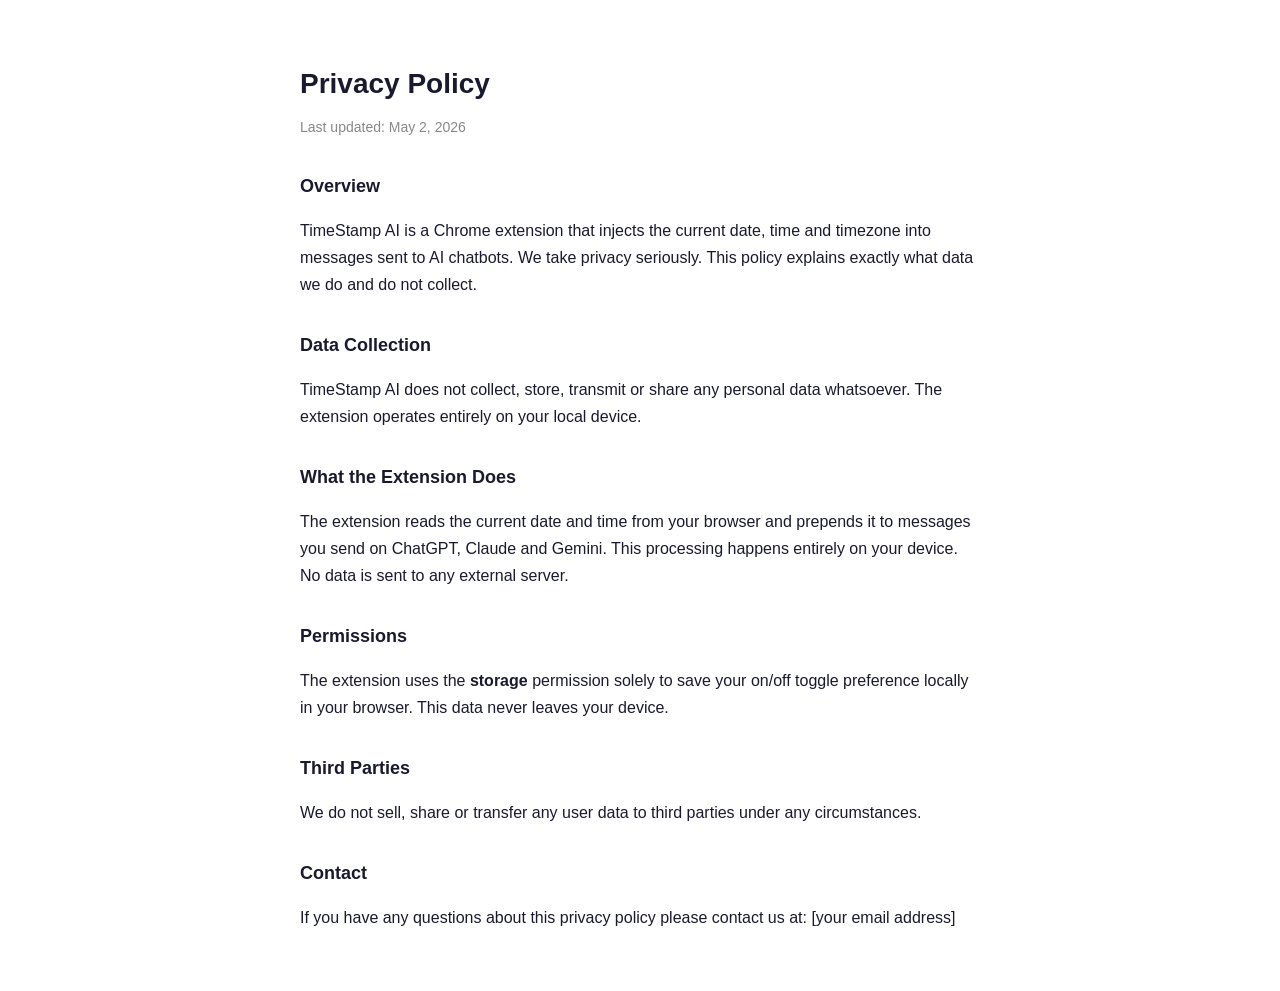
==== index.html @ a883f465 "Create index.html" ====
<!DOCTYPE html>
<html lang="en">
<head>
  <meta charset="UTF-8" />
  <meta name="viewport" content="width=device-width, initial-scale=1.0" />
  <title>TimeStamp AI — Privacy Policy</title>
  <style>
    body {
      font-family: -apple-system, BlinkMacSystemFont, sans-serif;
      max-width: 680px;
      margin: 60px auto;
      padding: 0 24px;
      color: #1a1a2e;
      line-height: 1.7;
    }
    h1 { font-size: 28px; margin-bottom: 8px; }
    h2 { font-size: 18px; margin-top: 32px; }
    p { margin: 8px 0; }
    .updated { color: #888; font-size: 14px; }
  </style>
</head>
<body>
  <h1>Privacy Policy</h1>
  <p class="updated">Last updated: May 2, 2026</p>

  <h2>Overview</h2>
  <p>TimeStamp AI is a Chrome extension that injects the current date, time and timezone into messages sent to AI chatbots. We take privacy seriously. This policy explains exactly what data we do and do not collect.</p>

  <h2>Data Collection</h2>
  <p>TimeStamp AI does not collect, store, transmit or share any personal data whatsoever. The extension operates entirely on your local device.</p>

  <h2>What the Extension Does</h2>
  <p>The extension reads the current date and time from your browser and prepends it to messages you send on ChatGPT, Claude and Gemini. This processing happens entirely on your device. No data is sent to any external server.</p>

  <h2>Permissions</h2>
  <p>The extension uses the <strong>storage</strong> permission solely to save your on/off toggle preference locally in your browser. This data never leaves your device.</p>

  <h2>Third Parties</h2>
  <p>We do not sell, share or transfer any user data to third parties under any circumstances.</p>

  <h2>Contact</h2>
  <p>If you have any questions about this privacy policy please contact us at: [your email address]</p>
</body>
</html>
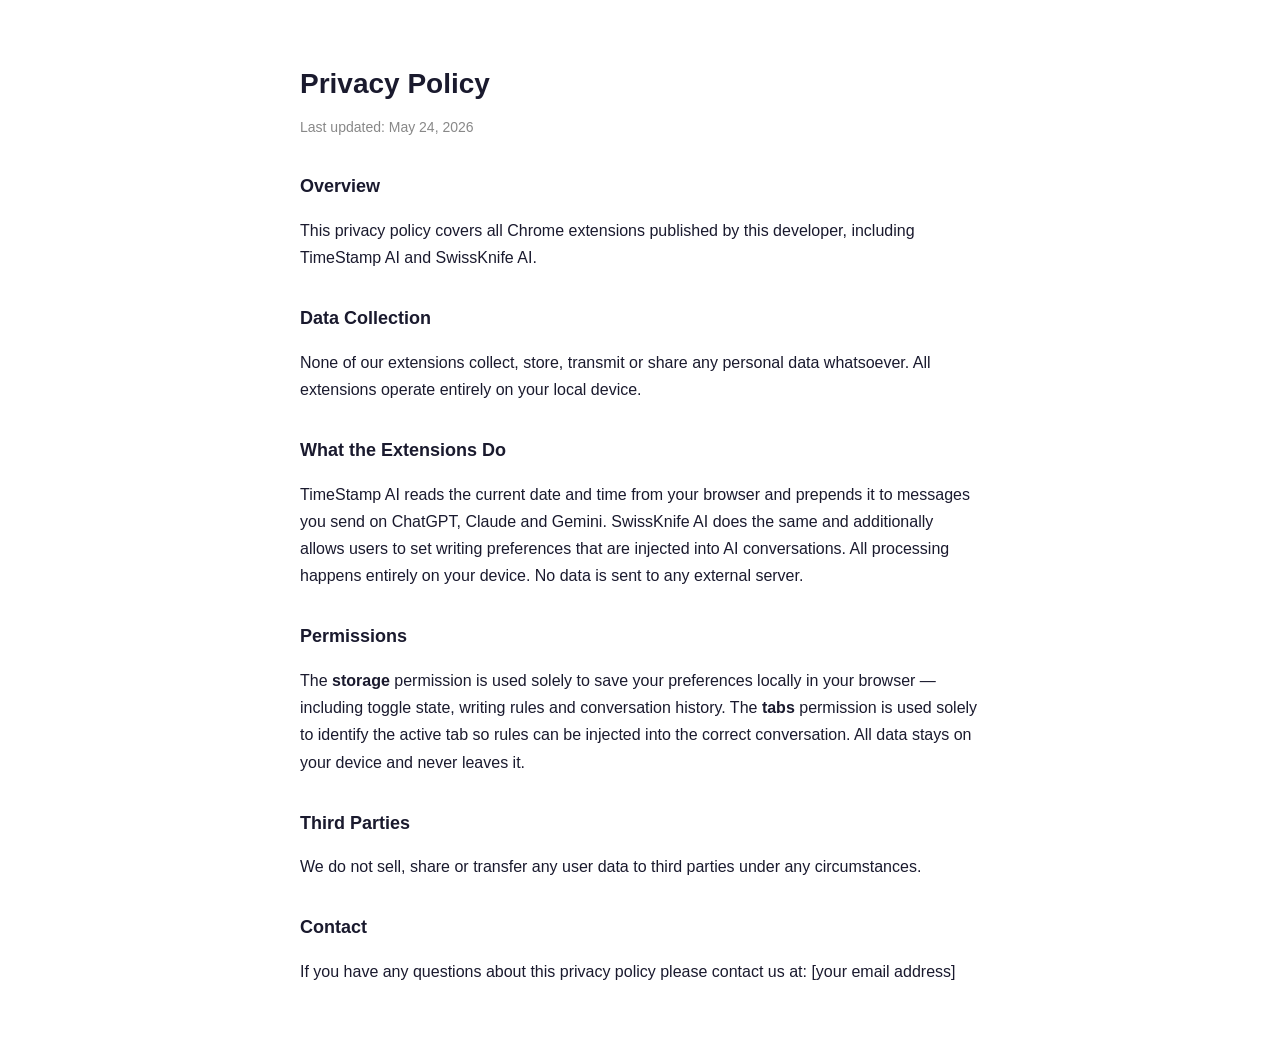
==== commit 04be48ce: "Update index.html" ====
--- a/index.html
+++ b/index.html
@@ -3,7 +3,7 @@
 <head>
   <meta charset="UTF-8" />
   <meta name="viewport" content="width=device-width, initial-scale=1.0" />
-  <title>TimeStamp AI — Privacy Policy</title>
+  <title>Privacy Policy — TimeStamp AI & SwissKnife AI</title>
   <style>
     body {
       font-family: -apple-system, BlinkMacSystemFont, sans-serif;
@@ -21,19 +21,19 @@
 </head>
 <body>
   <h1>Privacy Policy</h1>
-  <p class="updated">Last updated: May 2, 2026</p>
+  <p class="updated">Last updated: May 24, 2026</p>
 
   <h2>Overview</h2>
-  <p>TimeStamp AI is a Chrome extension that injects the current date, time and timezone into messages sent to AI chatbots. We take privacy seriously. This policy explains exactly what data we do and do not collect.</p>
+  <p>This privacy policy covers all Chrome extensions published by this developer, including TimeStamp AI and SwissKnife AI.</p>
 
   <h2>Data Collection</h2>
-  <p>TimeStamp AI does not collect, store, transmit or share any personal data whatsoever. The extension operates entirely on your local device.</p>
+  <p>None of our extensions collect, store, transmit or share any personal data whatsoever. All extensions operate entirely on your local device.</p>
 
-  <h2>What the Extension Does</h2>
-  <p>The extension reads the current date and time from your browser and prepends it to messages you send on ChatGPT, Claude and Gemini. This processing happens entirely on your device. No data is sent to any external server.</p>
+  <h2>What the Extensions Do</h2>
+  <p>TimeStamp AI reads the current date and time from your browser and prepends it to messages you send on ChatGPT, Claude and Gemini. SwissKnife AI does the same and additionally allows users to set writing preferences that are injected into AI conversations. All processing happens entirely on your device. No data is sent to any external server.</p>
 
   <h2>Permissions</h2>
-  <p>The extension uses the <strong>storage</strong> permission solely to save your on/off toggle preference locally in your browser. This data never leaves your device.</p>
+  <p>The <strong>storage</strong> permission is used solely to save your preferences locally in your browser — including toggle state, writing rules and conversation history. The <strong>tabs</strong> permission is used solely to identify the active tab so rules can be injected into the correct conversation. All data stays on your device and never leaves it.</p>
 
   <h2>Third Parties</h2>
   <p>We do not sell, share or transfer any user data to third parties under any circumstances.</p>
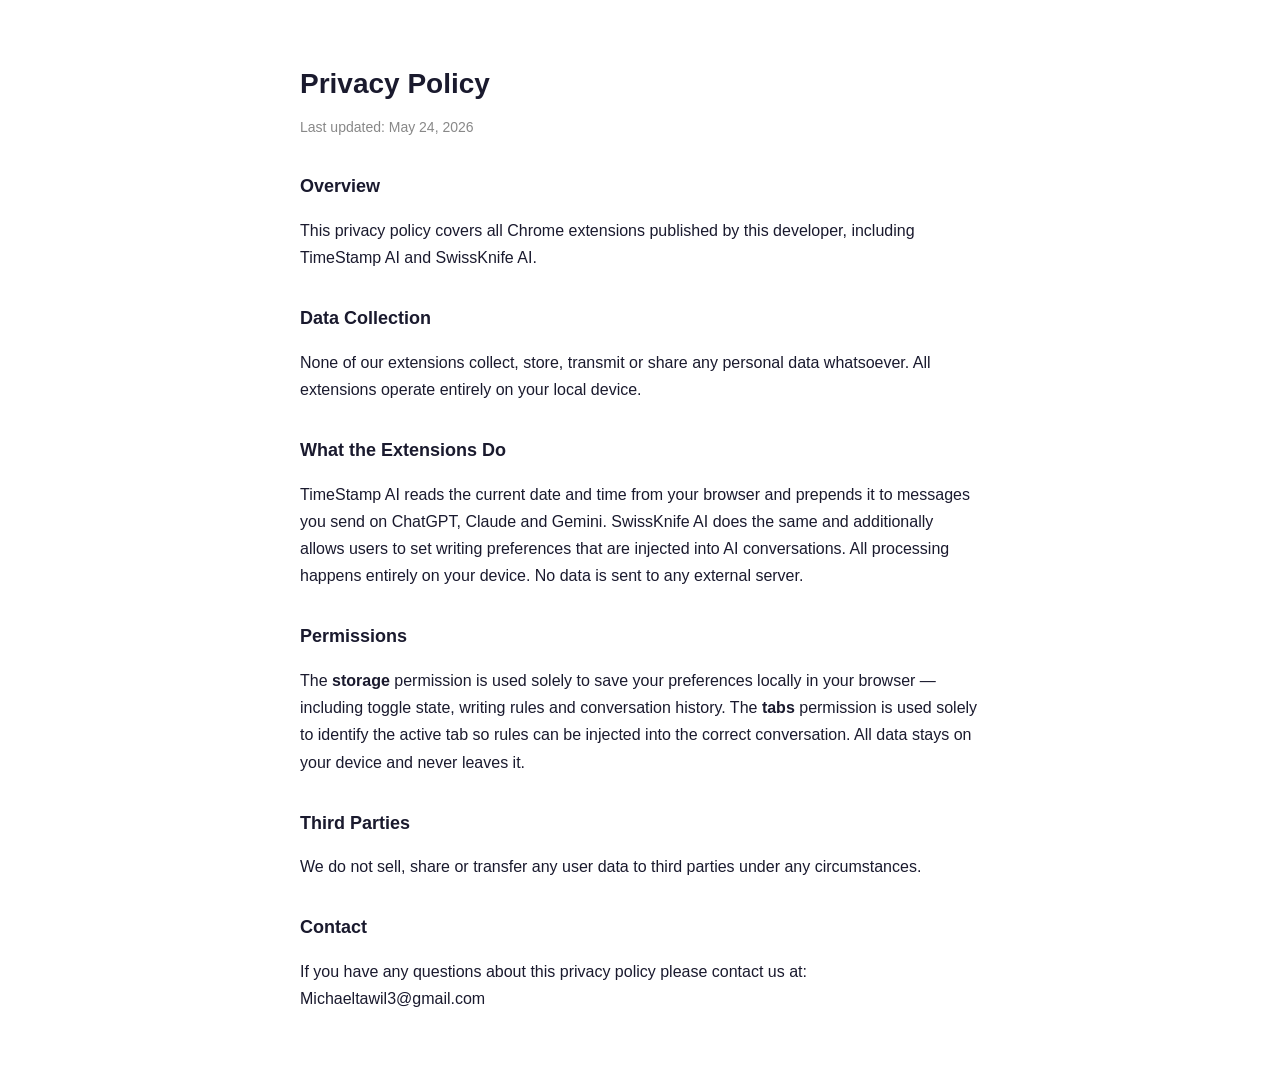
==== commit 5a9542cb: "Update index.html" ====
--- a/index.html
+++ b/index.html
@@ -39,6 +39,6 @@
   <p>We do not sell, share or transfer any user data to third parties under any circumstances.</p>
 
   <h2>Contact</h2>
-  <p>If you have any questions about this privacy policy please contact us at: [your email address]</p>
+  <p>If you have any questions about this privacy policy please contact us at: Michaeltawil3@gmail.com</p>
 </body>
 </html>
